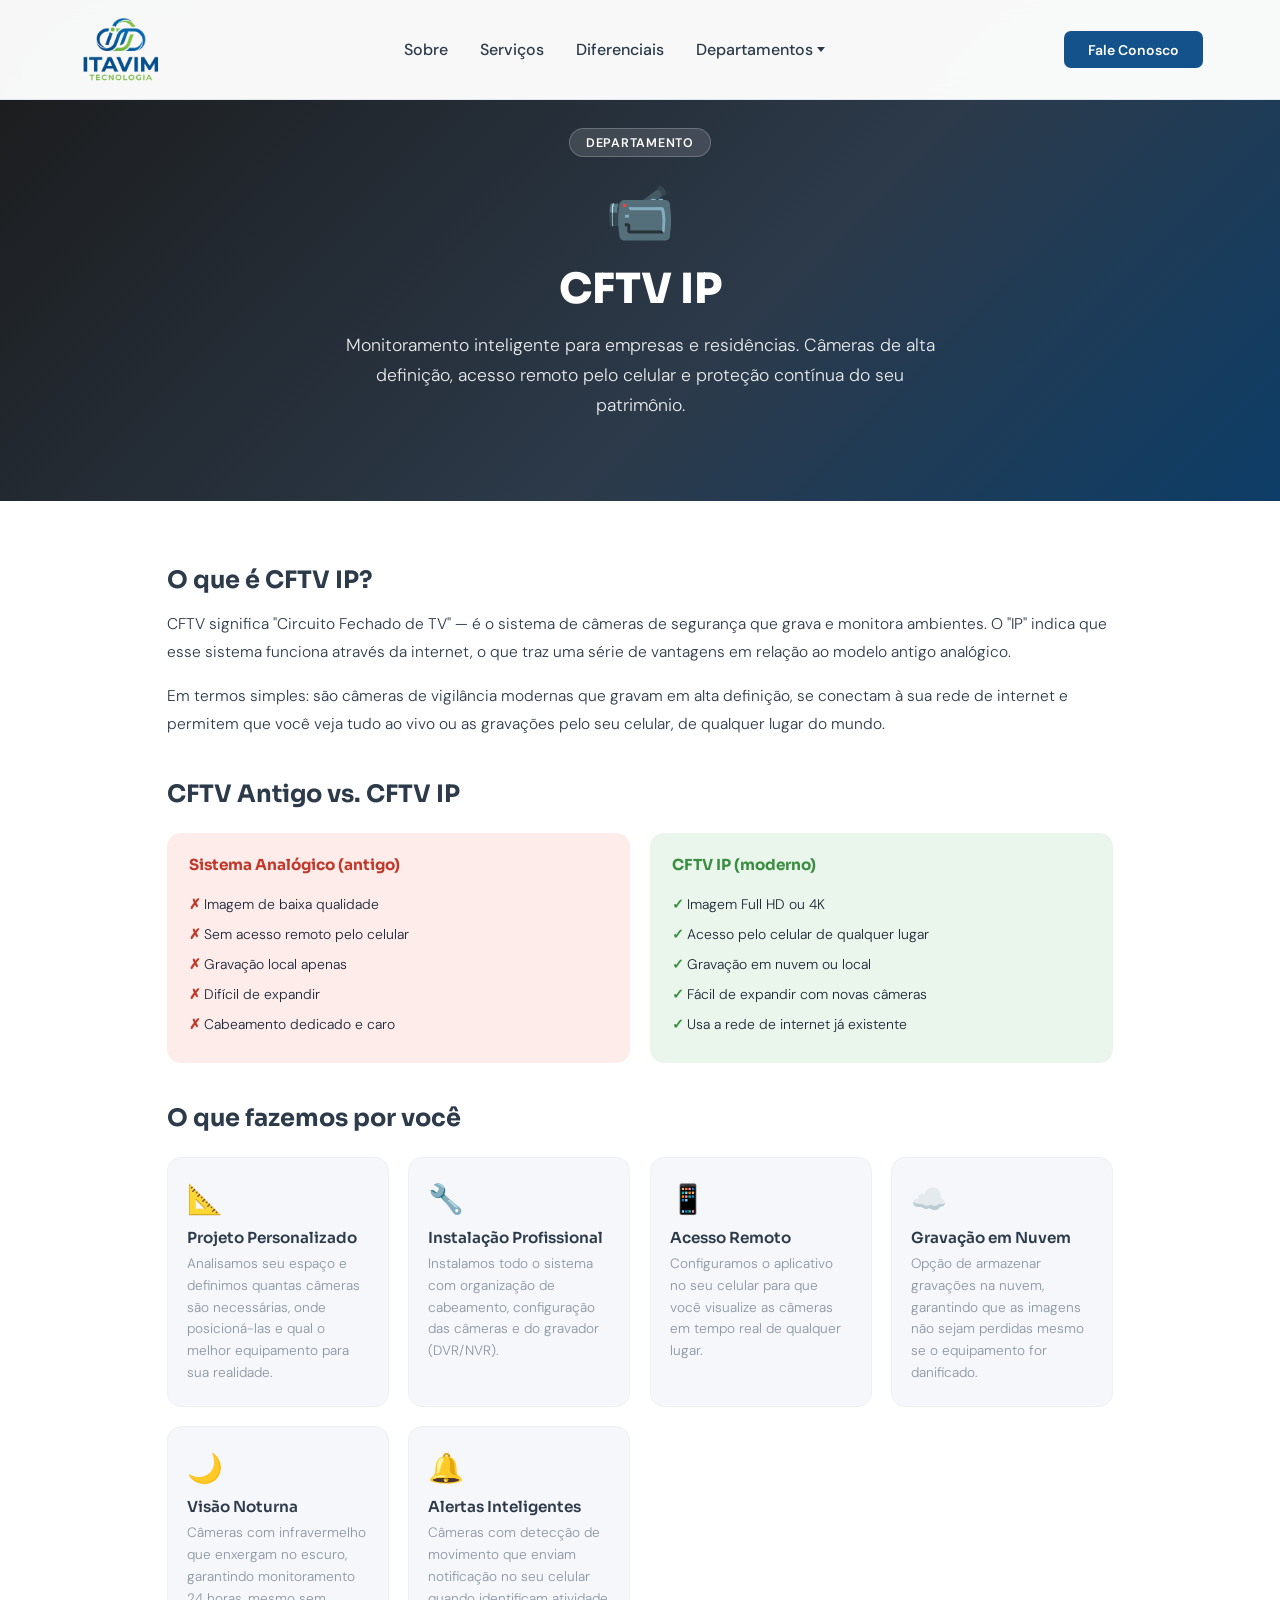
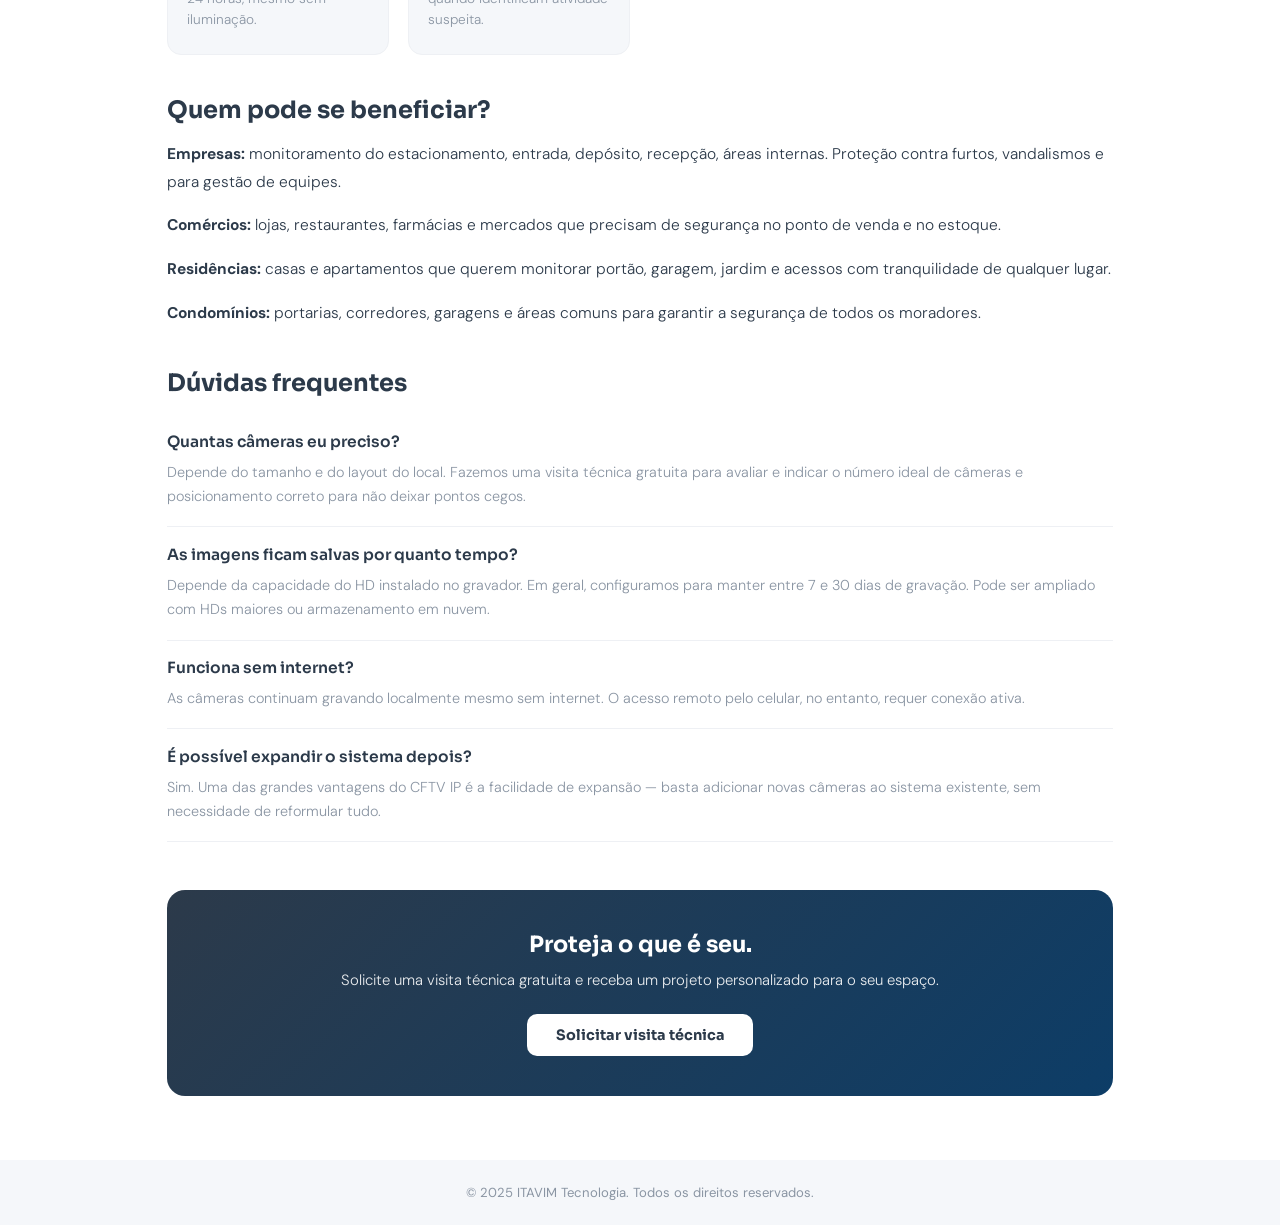
==== cftv-ip.html @ 64881a14 "Criação das páginas de departamento e ajustes na nav e hero - Criadas 6 páginas informativas de depa" ====
<!DOCTYPE html>
<html lang="pt-BR">
<head>
<meta charset="UTF-8"/>
<meta name="viewport" content="width=device-width, initial-scale=1.0"/>
<title>CFTV IP — ITAVIM Tecnologia</title>
<link href="https://fonts.googleapis.com/css2?family=Sora:wght@300;400;600;700;800&family=DM+Sans:ital,wght@0,300;0,400;0,500;0,600;1,300&display=swap" rel="stylesheet"/>
<style>
*{margin:0;padding:0;box-sizing:border-box;}
:root{
  --blue:#13528A;
  --blue-dark:#0d3d67;
  --blue-mid:#1a6ab0;
  --blue-pale:#e8f1f8;
  --green:#4aad52;
  --green-dark:#3a8e41;
  --green-pale:#eaf6eb;
  --white:#ffffff;
  --gray-bg:#f5f7fa;
  --gray-light:#eef0f4;
  --gray-mid:#8a95a3;
  --gray-dark:#2c3a4a;
  --text:#1a2535;
}
body{font-family:'DM Sans',sans-serif;color:var(--text);background:var(--white);}
a{text-decoration:none;color:inherit;}

nav#nav{position:fixed;top:0;left:0;right:0;z-index:200;background:rgba(255,255,255,0.97);border-bottom:1px solid rgba(19,82,138,0.1);display:flex;align-items:center;justify-content:space-between;padding:0 6%;height:100px;backdrop-filter:blur(10px);transition:box-shadow .3s;}
nav#nav.scrolled{box-shadow:0 2px 24px rgba(19,82,138,0.1);}
.nav-logo{display:flex;align-items:center;gap:.7rem;text-decoration:none;}
.nav-links{display:flex;gap:2rem;list-style:none;}
.nav-links a{text-decoration:none;color:var(--gray-dark);font-size:1rem;font-weight:500;transition:color .2s;position:relative;}
.nav-links a::after{content:'';position:absolute;bottom:-4px;left:0;right:0;height:2px;background:var(--blue);transform:scaleX(0);transition:transform .2s;border-radius:1px;}
.nav-links a:hover{color:var(--blue);}
.nav-links a:hover::after{transform:scaleX(1);}
.nav-dropdown{position:relative;}
.nav-dropdown>a{display:flex;align-items:center;gap:.3rem;}
.nav-dropdown>a::after{display:none;}
.nav-dropdown>a .dd-arrow{display:inline-block;width:0;height:0;border-left:4px solid transparent;border-right:4px solid transparent;border-top:5px solid var(--gray-dark);transition:transform .2s;flex-shrink:0;}
.nav-dropdown:hover>a .dd-arrow{transform:rotate(180deg);}
.nav-dropdown:hover>a{color:var(--blue);}
.dropdown-menu{position:absolute;top:100%;left:50%;background:var(--white);border:1px solid rgba(19,82,138,0.12);border-radius:10px;box-shadow:0 8px 28px rgba(19,82,138,0.13);min-width:160px;padding:14px 0 .4rem;opacity:0;pointer-events:none;transform:translateX(-50%) translateY(-6px);transition:opacity .2s,transform .2s;z-index:300;}
.nav-dropdown:hover .dropdown-menu{opacity:1;pointer-events:all;transform:translateX(-50%) translateY(0);}
.dropdown-menu a{display:block;padding:.6rem 1.2rem;font-size:.9rem;font-weight:500;color:var(--gray-dark);text-decoration:none;transition:background .15s,color .15s;white-space:nowrap;}
.dropdown-menu a:hover{background:var(--blue-pale);color:var(--blue);}
.nav-cta{background:var(--blue);color:var(--white);border:none;padding:.6rem 1.5rem;border-radius:7px;font-family:'DM Sans',sans-serif;font-size:.88rem;font-weight:600;cursor:pointer;transition:background .2s,transform .15s;text-decoration:none;}
.nav-cta:hover{background:var(--blue-dark);transform:translateY(-1px);}
.hamburger{display:none;flex-direction:column;gap:6px;cursor:pointer;border:none;background:none;padding:6px;}
.hamburger span{display:block;width:25px;height:2px;background:var(--blue);border-radius:2px;transition:.3s;}
.hamburger.active span:nth-child(1){transform:translateY(8px) rotate(45deg);}
.hamburger.active span:nth-child(2){opacity:0;}
.hamburger.active span:nth-child(3){transform:translateY(-8px) rotate(-45deg);}
#drawer-backdrop{position:fixed;inset:0;background:rgba(0,0,0,0.5);z-index:8000;opacity:0;pointer-events:none;transition:opacity .3s;}
#drawer-backdrop.open{opacity:1;pointer-events:all;}
#drawer{position:fixed;top:0;right:0;width:75%;max-width:280px;height:100vh;background:#fff;z-index:8001;transform:translateX(100%);transition:transform .32s cubic-bezier(.4,0,.2,1);display:flex;flex-direction:column;overflow:hidden;}
#drawer.open{transform:translateX(0);}
.drawer-head{display:flex;align-items:center;justify-content:space-between;padding:1.2rem 1.2rem;}
.drawer-head span{font-family:'Sora',sans-serif;font-weight:800;font-size:1.1rem;color:var(--blue);}
.drawer-head button{width:34px;height:34px;border-radius:50%;border:none;background:#f0f0f0;font-size:1rem;cursor:pointer;color:#333;}
#drawer nav{display:flex;flex-direction:column;overflow-y:auto;flex:1;min-height:0;}
#drawer nav a{padding:1rem 1.4rem;font-family:'Sora',sans-serif;font-size:.95rem;font-weight:600;color:var(--gray-dark);text-decoration:none;border-bottom:1px solid var(--gray-light);text-align:center;}
#drawer nav a:hover{background:var(--blue-pale);color:var(--blue);}
.drawer-foot{margin-top:auto;padding:1.2rem;}
.drawer-foot a{display:block;text-align:center;background:var(--blue);color:#fff;padding:.8rem;border-radius:7px;font-family:'Sora',sans-serif;font-weight:600;text-decoration:none;}
@media(max-width:800px){.hamburger{display:flex;}.nav-links,.nav-cta{display:none !important;}nav#nav{height:80px;padding:0 5%;}}
@media(min-width:801px){#drawer,#drawer-backdrop,.hamburger{display:none !important;}}

.hero{background:linear-gradient(135deg,#1a1a1a 0%,#2c3a4a 60%,var(--blue-dark) 100%);
  padding:8rem 6% 5rem;color:#fff;display:flex;flex-direction:column;align-items:center;text-align:center;}
.hero-tag{display:inline-block;background:rgba(255,255,255,.12);border:1px solid rgba(255,255,255,.22);
  border-radius:20px;padding:.35rem 1rem;font-size:.78rem;font-weight:600;letter-spacing:.06em;
  text-transform:uppercase;margin-bottom:1.2rem;}
.hero-icon{font-size:3.5rem;margin-bottom:1rem;}
.hero h1{font-family:'Sora',sans-serif;font-weight:800;font-size:2.6rem;line-height:1.2;margin-bottom:1rem;}
.hero p{font-size:1.1rem;font-weight:300;max-width:620px;margin:0 auto;opacity:.9;line-height:1.7;}

.content{max-width:1100px;margin:0 auto;padding:4rem 6%;}
.section-title{font-family:'Sora',sans-serif;font-weight:700;font-size:1.5rem;
  color:var(--gray-dark);margin-bottom:1rem;margin-top:2.5rem;}
.section-title:first-of-type{margin-top:0;}
p.body-text{color:var(--gray-dark);font-size:.97rem;line-height:1.8;margin-bottom:1rem;font-weight:300;}

.cards{display:grid;grid-template-columns:repeat(auto-fit,minmax(220px,1fr));gap:1.2rem;margin:1.5rem 0;}
.card{background:var(--gray-bg);border-radius:14px;padding:1.4rem 1.2rem;border:1px solid var(--gray-light);}
.card-icon{font-size:1.8rem;margin-bottom:.6rem;}
.card h3{font-family:'Sora',sans-serif;font-weight:600;font-size:.95rem;color:var(--gray-dark);margin-bottom:.4rem;}
.card p{font-size:.85rem;color:var(--gray-mid);line-height:1.6;font-weight:300;}

.comparison{display:grid;grid-template-columns:1fr 1fr;gap:1.2rem;margin:1.5rem 0;}
.comp-col{border-radius:14px;padding:1.4rem;}
.comp-col.old{background:#fdecea;}
.comp-col.new{background:var(--green-pale);}
.comp-col h3{font-family:'Sora',sans-serif;font-weight:700;font-size:.95rem;margin-bottom:1rem;}
.comp-col.old h3{color:#c0392b;}
.comp-col.new h3{color:var(--green-dark);}
.comp-col ul{list-style:none;padding:0;}
.comp-col ul li{font-size:.87rem;line-height:1.7;padding:.2rem 0;font-weight:300;}
.comp-col.old ul li::before{content:"✗  ";color:#c0392b;font-weight:700;}
.comp-col.new ul li::before{content:"✓  ";color:var(--green-dark);font-weight:700;}

.faq-item{border-bottom:1px solid var(--gray-light);padding:1.1rem 0;}
.faq-item:last-child{border-bottom:none;}
.faq-q{font-family:'Sora',sans-serif;font-weight:600;font-size:.97rem;color:var(--gray-dark);margin-bottom:.5rem;}
.faq-a{font-size:.9rem;color:var(--gray-mid);line-height:1.7;font-weight:300;}

.cta-box{background:linear-gradient(135deg,var(--gray-dark),var(--blue-dark));
  border-radius:18px;padding:2.5rem;text-align:center;color:#fff;margin-top:3rem;}
.cta-box h2{font-family:'Sora',sans-serif;font-weight:700;font-size:1.4rem;margin-bottom:.7rem;}
.cta-box p{font-size:.93rem;opacity:.9;margin-bottom:1.5rem;font-weight:300;}
.cta-btn{display:inline-block;background:#fff;color:var(--gray-dark);
  font-family:'Sora',sans-serif;font-weight:700;font-size:.9rem;
  padding:.75rem 1.8rem;border-radius:10px;transition:opacity .2s;}
.cta-btn:hover{opacity:.9;}

footer{text-align:center;padding:1.5rem;background:var(--gray-bg);color:var(--gray-mid);font-size:.82rem;}

@media(max-width:600px){
  .hero h1{font-size:1.8rem;}
  .content{padding:3rem 5%;}
  .comparison{grid-template-columns:1fr;}
}
</style>
</head>
<body>

<div id="drawer-backdrop" onclick="closeDrawer()"></div>
<div id="drawer">
  <div class="drawer-head"><span>ITAVIM</span><button onclick="closeDrawer()">✕</button></div>
  <nav>
    <a href="index.html#sobre" onclick="closeDrawer()">Sobre</a>
    <a href="index.html#servicos" onclick="closeDrawer()">Serviços</a>
    <a href="index.html#diferenciais" onclick="closeDrawer()">Diferenciais</a>
    <a href="#" onclick="toggleDrawerDept(event)" id="drawerDeptToggle" style="display:flex;align-items:center;justify-content:center;gap:.4rem;">Departamentos <span id="deptArrow" style="display:inline-block;border-left:4px solid transparent;border-right:4px solid transparent;border-top:5px solid var(--gray-dark);transition:transform .2s;"></span></a>
    <div id="drawerDeptMenu" style="display:none;flex-direction:column;">
      <a href="suporte-tecnico.html" target="_blank" onclick="closeDrawer()" style="background:#f7f9fc;font-size:.88rem;padding:.8rem 1.4rem;display:flex;align-items:center;"><span style="display:inline-block;width:12px;height:2px;background:#13528A;margin-right:8px;border-radius:1px;flex-shrink:0;"></span>Suporte Técnico</a>
      <a href="infraestrutura-cloud.html" target="_blank" onclick="closeDrawer()" style="background:#f7f9fc;font-size:.88rem;padding:.8rem 1.4rem;display:flex;align-items:center;"><span style="display:inline-block;width:12px;height:2px;background:#4aad52;margin-right:8px;border-radius:1px;flex-shrink:0;"></span>Infraestrutura e Cloud</a>
      <a href="seguranca-informacao.html" target="_blank" onclick="closeDrawer()" style="background:#f7f9fc;font-size:.88rem;padding:.8rem 1.4rem;display:flex;align-items:center;"><span style="display:inline-block;width:12px;height:2px;background:#13528A;margin-right:8px;border-radius:1px;flex-shrink:0;"></span>Segurança da Informação</a>
      <a href="consultoria-ti.html" target="_blank" onclick="closeDrawer()" style="background:#f7f9fc;font-size:.88rem;padding:.8rem 1.4rem;display:flex;align-items:center;"><span style="display:inline-block;width:12px;height:2px;background:#4aad52;margin-right:8px;border-radius:1px;flex-shrink:0;"></span>Consultoria em TI</a>
      <a href="ti-advocacia.html" target="_blank" onclick="closeDrawer()" style="background:#f7f9fc;font-size:.88rem;padding:.8rem 1.4rem;display:flex;align-items:center;"><span style="display:inline-block;width:12px;height:2px;background:#13528A;margin-right:8px;border-radius:1px;flex-shrink:0;"></span>TI para Advocacia</a>
      <a href="cftv-ip.html" target="_blank" onclick="closeDrawer()" style="background:#f7f9fc;font-size:.88rem;padding:.8rem 1.4rem;display:flex;align-items:center;"><span style="display:inline-block;width:12px;height:2px;background:#4aad52;margin-right:8px;border-radius:1px;flex-shrink:0;"></span>CFTV IP</a>
    </div>
  </nav>
  <div class="drawer-foot"><a href="index.html#contato" onclick="closeDrawer()">Fale Conosco</a></div>
</div>
<nav id="nav">
  <a href="index.html" class="nav-logo"><img src="imagens/logo.png" alt="ITAVIM" style="height:88px;width:auto;"></a>
  <button class="hamburger" id="hamburger" aria-label="Menu"><span></span><span></span><span></span></button>
  <ul class="nav-links" id="navLinks">
    <li><a href="index.html#sobre">Sobre</a></li>
    <li><a href="index.html#servicos">Serviços</a></li>
    <li><a href="index.html#diferenciais">Diferenciais</a></li>
    <li class="nav-dropdown">
      <a href="#">Departamentos <span class="dd-arrow"></span></a>
      <div class="dropdown-menu">
        <a href="suporte-tecnico.html" target="_blank"><span style="display:inline-block;width:12px;height:2px;background:#13528A;margin-right:8px;vertical-align:middle;border-radius:1px;"></span>Suporte Técnico</a>
        <a href="infraestrutura-cloud.html" target="_blank"><span style="display:inline-block;width:12px;height:2px;background:#4aad52;margin-right:8px;vertical-align:middle;border-radius:1px;"></span>Infraestrutura e Cloud</a>
        <a href="seguranca-informacao.html" target="_blank"><span style="display:inline-block;width:12px;height:2px;background:#13528A;margin-right:8px;vertical-align:middle;border-radius:1px;"></span>Segurança da Informação</a>
        <a href="consultoria-ti.html" target="_blank"><span style="display:inline-block;width:12px;height:2px;background:#4aad52;margin-right:8px;vertical-align:middle;border-radius:1px;"></span>Consultoria em TI</a>
        <a href="ti-advocacia.html" target="_blank"><span style="display:inline-block;width:12px;height:2px;background:#13528A;margin-right:8px;vertical-align:middle;border-radius:1px;"></span>TI para Advocacia</a>
        <a href="cftv-ip.html" target="_blank"><span style="display:inline-block;width:12px;height:2px;background:#4aad52;margin-right:8px;vertical-align:middle;border-radius:1px;"></span>CFTV IP</a>
      </div>
    </li>
  </ul>
  <a href="index.html#contato" class="nav-cta">Fale Conosco</a>
</nav>

<section class="hero">
  <div class="hero-tag">Departamento</div>
  <div class="hero-icon">📹</div>
  <h1>CFTV IP</h1>
  <p>Monitoramento inteligente para empresas e residências. Câmeras de alta definição, acesso remoto pelo celular e proteção contínua do seu patrimônio.</p>
</section>

<div class="content">

  <h2 class="section-title">O que é CFTV IP?</h2>
  <p class="body-text">CFTV significa "Circuito Fechado de TV" — é o sistema de câmeras de segurança que grava e monitora ambientes. O "IP" indica que esse sistema funciona através da internet, o que traz uma série de vantagens em relação ao modelo antigo analógico.</p>
  <p class="body-text">Em termos simples: são câmeras de vigilância modernas que gravam em alta definição, se conectam à sua rede de internet e permitem que você veja tudo ao vivo ou as gravações pelo seu celular, de qualquer lugar do mundo.</p>

  <h2 class="section-title">CFTV Antigo vs. CFTV IP</h2>
  <div class="comparison">
    <div class="comp-col old">
      <h3>Sistema Analógico (antigo)</h3>
      <ul>
        <li>Imagem de baixa qualidade</li>
        <li>Sem acesso remoto pelo celular</li>
        <li>Gravação local apenas</li>
        <li>Difícil de expandir</li>
        <li>Cabeamento dedicado e caro</li>
      </ul>
    </div>
    <div class="comp-col new">
      <h3>CFTV IP (moderno)</h3>
      <ul>
        <li>Imagem Full HD ou 4K</li>
        <li>Acesso pelo celular de qualquer lugar</li>
        <li>Gravação em nuvem ou local</li>
        <li>Fácil de expandir com novas câmeras</li>
        <li>Usa a rede de internet já existente</li>
      </ul>
    </div>
  </div>

  <h2 class="section-title">O que fazemos por você</h2>
  <div class="cards">
    <div class="card">
      <div class="card-icon">📐</div>
      <h3>Projeto Personalizado</h3>
      <p>Analisamos seu espaço e definimos quantas câmeras são necessárias, onde posicioná-las e qual o melhor equipamento para sua realidade.</p>
    </div>
    <div class="card">
      <div class="card-icon">🔧</div>
      <h3>Instalação Profissional</h3>
      <p>Instalamos todo o sistema com organização de cabeamento, configuração das câmeras e do gravador (DVR/NVR).</p>
    </div>
    <div class="card">
      <div class="card-icon">📱</div>
      <h3>Acesso Remoto</h3>
      <p>Configuramos o aplicativo no seu celular para que você visualize as câmeras em tempo real de qualquer lugar.</p>
    </div>
    <div class="card">
      <div class="card-icon">☁️</div>
      <h3>Gravação em Nuvem</h3>
      <p>Opção de armazenar gravações na nuvem, garantindo que as imagens não sejam perdidas mesmo se o equipamento for danificado.</p>
    </div>
    <div class="card">
      <div class="card-icon">🌙</div>
      <h3>Visão Noturna</h3>
      <p>Câmeras com infravermelho que enxergam no escuro, garantindo monitoramento 24 horas, mesmo sem iluminação.</p>
    </div>
    <div class="card">
      <div class="card-icon">🔔</div>
      <h3>Alertas Inteligentes</h3>
      <p>Câmeras com detecção de movimento que enviam notificação no seu celular quando identificam atividade suspeita.</p>
    </div>
  </div>

  <h2 class="section-title">Quem pode se beneficiar?</h2>
  <p class="body-text"><strong>Empresas:</strong> monitoramento do estacionamento, entrada, depósito, recepção, áreas internas. Proteção contra furtos, vandalismos e para gestão de equipes.</p>
  <p class="body-text"><strong>Comércios:</strong> lojas, restaurantes, farmácias e mercados que precisam de segurança no ponto de venda e no estoque.</p>
  <p class="body-text"><strong>Residências:</strong> casas e apartamentos que querem monitorar portão, garagem, jardim e acessos com tranquilidade de qualquer lugar.</p>
  <p class="body-text"><strong>Condomínios:</strong> portarias, corredores, garagens e áreas comuns para garantir a segurança de todos os moradores.</p>

  <h2 class="section-title">Dúvidas frequentes</h2>
  <div class="faq-item">
    <div class="faq-q">Quantas câmeras eu preciso?</div>
    <div class="faq-a">Depende do tamanho e do layout do local. Fazemos uma visita técnica gratuita para avaliar e indicar o número ideal de câmeras e posicionamento correto para não deixar pontos cegos.</div>
  </div>
  <div class="faq-item">
    <div class="faq-q">As imagens ficam salvas por quanto tempo?</div>
    <div class="faq-a">Depende da capacidade do HD instalado no gravador. Em geral, configuramos para manter entre 7 e 30 dias de gravação. Pode ser ampliado com HDs maiores ou armazenamento em nuvem.</div>
  </div>
  <div class="faq-item">
    <div class="faq-q">Funciona sem internet?</div>
    <div class="faq-a">As câmeras continuam gravando localmente mesmo sem internet. O acesso remoto pelo celular, no entanto, requer conexão ativa.</div>
  </div>
  <div class="faq-item">
    <div class="faq-q">É possível expandir o sistema depois?</div>
    <div class="faq-a">Sim. Uma das grandes vantagens do CFTV IP é a facilidade de expansão — basta adicionar novas câmeras ao sistema existente, sem necessidade de reformular tudo.</div>
  </div>

  <div class="cta-box">
    <h2>Proteja o que é seu.</h2>
    <p>Solicite uma visita técnica gratuita e receba um projeto personalizado para o seu espaço.</p>
    <a href="index.html#contato" class="cta-btn">Solicitar visita técnica</a>
  </div>

</div>

<footer>© 2025 ITAVIM Tecnologia. Todos os direitos reservados.</footer>
<script>
const nav=document.getElementById('nav');
window.addEventListener('scroll',()=>{nav.classList.toggle('scrolled',window.scrollY>40);});
const hamburger=document.getElementById('hamburger');
const drawer=document.getElementById('drawer');
const drawerBackdrop=document.getElementById('drawer-backdrop');
function closeDrawer(){drawer.classList.remove('open');drawerBackdrop.classList.remove('open');hamburger.classList.remove('active');document.body.style.overflow='';}
hamburger.addEventListener('click',()=>{const o=!drawer.classList.contains('open');drawer.classList.toggle('open',o);drawerBackdrop.classList.toggle('open',o);hamburger.classList.toggle('active',o);document.body.style.overflow=o?'hidden':'';});
function toggleDrawerDept(e){e.preventDefault();const m=document.getElementById('drawerDeptMenu');const a=document.getElementById('deptArrow');const o=m.style.display==='flex';m.style.display=o?'none':'flex';a.style.transform=o?'':'rotate(180deg)';}
</script>
</body>
</html>
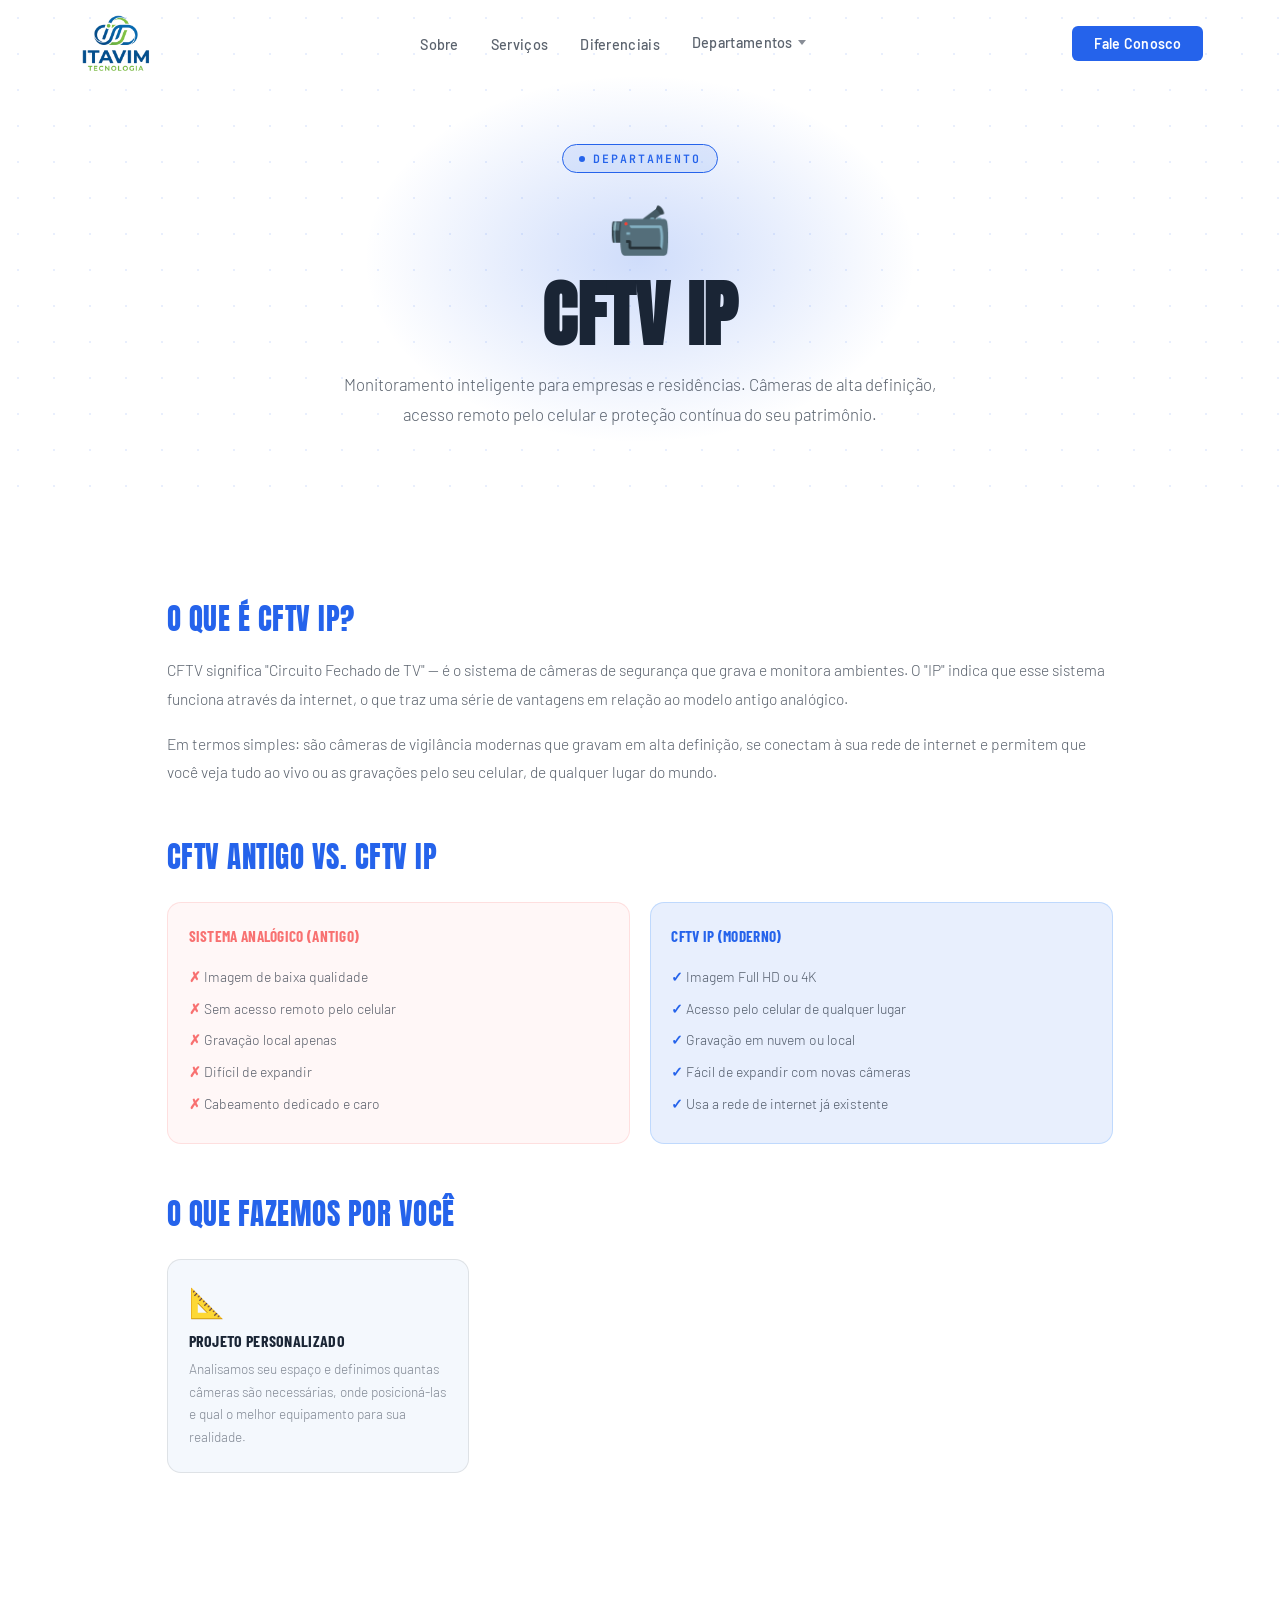
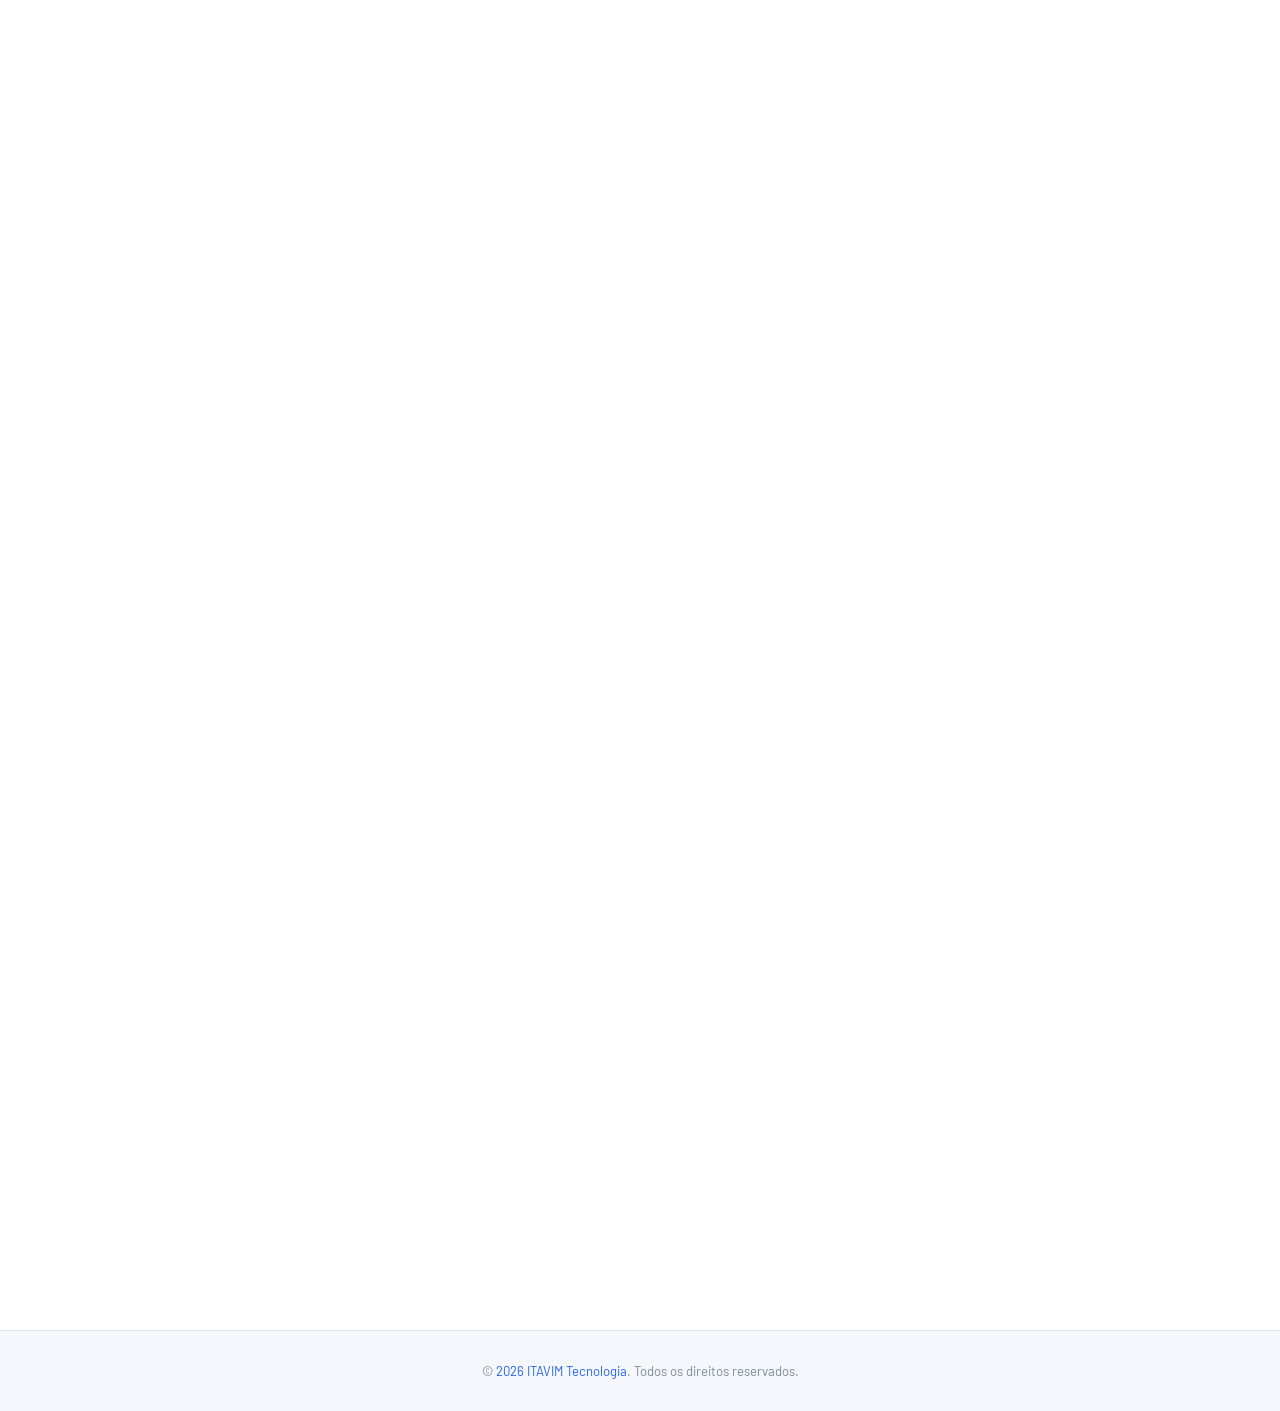
==== commit 801a900c: "converte site para white-mode e aplica melhorias visuais - white-mode em todas as páginas de departa" ====
--- a/cftv-ip.html
+++ b/cftv-ip.html
@@ -3,147 +3,126 @@
 <head>
 <meta charset="UTF-8"/>
 <meta name="viewport" content="width=device-width, initial-scale=1.0"/>
+<link rel="icon" href="imagens/nuvem.png" type="image/png"/>
 <title>CFTV IP — ITAVIM Tecnologia</title>
-<link href="https://fonts.googleapis.com/css2?family=Sora:wght@300;400;600;700;800&family=DM+Sans:ital,wght@0,300;0,400;0,500;0,600;1,300&display=swap" rel="stylesheet"/>
+<link href="https://fonts.googleapis.com/css2?family=Anton&family=Barlow:wght@300;400;500;600&family=Barlow+Condensed:wght@600;700;800&family=JetBrains+Mono:wght@400;600&display=swap" rel="stylesheet"/>
 <style>
 *{margin:0;padding:0;box-sizing:border-box;}
-:root{
-  --blue:#13528A;
-  --blue-dark:#0d3d67;
-  --blue-mid:#1a6ab0;
-  --blue-pale:#e8f1f8;
-  --green:#4aad52;
-  --green-dark:#3a8e41;
-  --green-pale:#eaf6eb;
-  --white:#ffffff;
-  --gray-bg:#f5f7fa;
-  --gray-light:#eef0f4;
-  --gray-mid:#8a95a3;
-  --gray-dark:#2c3a4a;
-  --text:#1a2535;
-}
-body{font-family:'DM Sans',sans-serif;color:var(--text);background:var(--white);}
+html{scroll-behavior:smooth;}
+body{font-family:'Barlow',sans-serif;color:#1a2535;background:#ffffff;}
 a{text-decoration:none;color:inherit;}
-
-nav#nav{position:fixed;top:0;left:0;right:0;z-index:200;background:rgba(255,255,255,0.97);border-bottom:1px solid rgba(19,82,138,0.1);display:flex;align-items:center;justify-content:space-between;padding:0 6%;height:100px;backdrop-filter:blur(10px);transition:box-shadow .3s;}
-nav#nav.scrolled{box-shadow:0 2px 24px rgba(19,82,138,0.1);}
-.nav-logo{display:flex;align-items:center;gap:.7rem;text-decoration:none;}
+:root{--accent:#2563eb;--accent-dim:rgba(37,99,235,.1);--accent-glow:rgba(37,99,235,.22);--bg:#ffffff;--bg2:#f4f8fd;--bg3:#e8f0fb;--border:rgba(0,0,0,.09);--text:#1a2535;--muted:rgba(26,37,53,.52);--dim:rgba(26,37,53,.72);}
+::-webkit-scrollbar{width:6px;}::-webkit-scrollbar-track{background:var(--bg);}::-webkit-scrollbar-thumb{background:var(--accent-dim);border-radius:3px;}
+.fade-up{opacity:0;transform:translateY(24px);transition:opacity .6s ease,transform .6s ease;}.fade-up.visible{opacity:1;transform:none;}
+#nav{position:fixed;top:0;left:0;right:0;z-index:200;display:flex;align-items:center;justify-content:space-between;padding:0 6%;height:88px;background:transparent;transition:background .35s,border-color .35s;border-bottom:1px solid transparent;}
+#nav.scrolled{background:rgba(255,255,255,.96);border-bottom-color:var(--border);backdrop-filter:blur(16px);box-shadow:0 1px 24px rgba(0,0,0,.08);}
+.nav-logo{display:flex;align-items:center;text-decoration:none;}
 .nav-links{display:flex;gap:2rem;list-style:none;}
-.nav-links a{text-decoration:none;color:var(--gray-dark);font-size:1rem;font-weight:500;transition:color .2s;position:relative;}
-.nav-links a::after{content:'';position:absolute;bottom:-4px;left:0;right:0;height:2px;background:var(--blue);transform:scaleX(0);transition:transform .2s;border-radius:1px;}
-.nav-links a:hover{color:var(--blue);}
-.nav-links a:hover::after{transform:scaleX(1);}
-.nav-dropdown{position:relative;}
-.nav-dropdown>a{display:flex;align-items:center;gap:.3rem;}
-.nav-dropdown>a::after{display:none;}
-.nav-dropdown>a .dd-arrow{display:inline-block;width:0;height:0;border-left:4px solid transparent;border-right:4px solid transparent;border-top:5px solid var(--gray-dark);transition:transform .2s;flex-shrink:0;}
-.nav-dropdown:hover>a .dd-arrow{transform:rotate(180deg);}
-.nav-dropdown:hover>a{color:var(--blue);}
-.dropdown-menu{position:absolute;top:100%;left:50%;background:var(--white);border:1px solid rgba(19,82,138,0.12);border-radius:10px;box-shadow:0 8px 28px rgba(19,82,138,0.13);min-width:160px;padding:14px 0 .4rem;opacity:0;pointer-events:none;transform:translateX(-50%) translateY(-6px);transition:opacity .2s,transform .2s;z-index:300;}
+.nav-links a{text-decoration:none;color:var(--dim);font-size:.9rem;font-weight:500;letter-spacing:.3px;transition:color .2s;position:relative;}
+.nav-links a::after{content:'';position:absolute;bottom:-4px;left:0;right:0;height:1px;background:var(--accent);transform:scaleX(0);transition:transform .2s;}
+.nav-links a:hover{color:var(--text);}.nav-links a:hover::after{transform:scaleX(1);}
+.nav-dropdown{position:relative;}.nav-dropdown>a{display:flex;align-items:center;gap:.35rem;}.nav-dropdown>a::after{display:none;}
+.dd-arrow{display:inline-block;width:0;height:0;border-left:4px solid transparent;border-right:4px solid transparent;border-top:5px solid var(--muted);transition:transform .2s;}
+.nav-dropdown:hover>a .dd-arrow{transform:rotate(180deg);}.nav-dropdown:hover>a{color:var(--text);}
+.dropdown-menu{position:absolute;top:100%;left:50%;background:var(--bg2);border:1px solid var(--border);border-radius:10px;box-shadow:0 16px 48px rgba(0,0,0,.6);min-width:190px;padding:10px 0 8px;opacity:0;pointer-events:none;transform:translateX(-50%) translateY(-6px);transition:opacity .2s,transform .2s;z-index:300;}
 .nav-dropdown:hover .dropdown-menu{opacity:1;pointer-events:all;transform:translateX(-50%) translateY(0);}
-.dropdown-menu a{display:block;padding:.6rem 1.2rem;font-size:.9rem;font-weight:500;color:var(--gray-dark);text-decoration:none;transition:background .15s,color .15s;white-space:nowrap;}
-.dropdown-menu a:hover{background:var(--blue-pale);color:var(--blue);}
-.nav-cta{background:var(--blue);color:var(--white);border:none;padding:.6rem 1.5rem;border-radius:7px;font-family:'DM Sans',sans-serif;font-size:.88rem;font-weight:600;cursor:pointer;transition:background .2s,transform .15s;text-decoration:none;}
-.nav-cta:hover{background:var(--blue-dark);transform:translateY(-1px);}
+.dropdown-menu a{display:flex;align-items:center;gap:.6rem;padding:.6rem 1.2rem;font-size:.85rem;font-weight:500;color:var(--dim);transition:color .15s,background .15s;white-space:nowrap;}
+.dropdown-menu a:hover{background:var(--accent-dim);color:var(--accent);}
+.dd-dot{display:inline-block;width:6px;height:6px;border-radius:50%;flex-shrink:0;}
+.nav-cta{background:var(--accent);color:#fff;padding:.55rem 1.4rem;border-radius:6px;font-family:'Barlow',sans-serif;font-weight:600;font-size:.88rem;letter-spacing:.3px;cursor:pointer;transition:box-shadow .25s,transform .2s;}
+.nav-cta:hover{box-shadow:0 0 22px var(--accent-glow);transform:translateY(-1px);}
 .hamburger{display:none;flex-direction:column;gap:6px;cursor:pointer;border:none;background:none;padding:6px;}
-.hamburger span{display:block;width:25px;height:2px;background:var(--blue);border-radius:2px;transition:.3s;}
+.hamburger span{display:block;width:25px;height:2px;background:var(--accent);border-radius:2px;transition:.3s;}
 .hamburger.active span:nth-child(1){transform:translateY(8px) rotate(45deg);}
 .hamburger.active span:nth-child(2){opacity:0;}
 .hamburger.active span:nth-child(3){transform:translateY(-8px) rotate(-45deg);}
-#drawer-backdrop{position:fixed;inset:0;background:rgba(0,0,0,0.5);z-index:8000;opacity:0;pointer-events:none;transition:opacity .3s;}
+#drawer-backdrop{position:fixed;inset:0;background:rgba(0,0,0,.65);z-index:8000;opacity:0;pointer-events:none;transition:opacity .3s;}
 #drawer-backdrop.open{opacity:1;pointer-events:all;}
-#drawer{position:fixed;top:0;right:0;width:75%;max-width:280px;height:100vh;background:#fff;z-index:8001;transform:translateX(100%);transition:transform .32s cubic-bezier(.4,0,.2,1);display:flex;flex-direction:column;overflow:hidden;}
+#drawer{position:fixed;top:0;right:0;width:75%;max-width:280px;height:100vh;height:100dvh;background:var(--bg2);z-index:8001;display:flex;flex-direction:column;transform:translateX(100%);transition:transform .3s ease;box-shadow:-8px 0 40px rgba(0,0,0,.5);border-left:1px solid var(--border);overflow:hidden;}
 #drawer.open{transform:translateX(0);}
-.drawer-head{display:flex;align-items:center;justify-content:space-between;padding:1.2rem 1.2rem;}
-.drawer-head span{font-family:'Sora',sans-serif;font-weight:800;font-size:1.1rem;color:var(--blue);}
-.drawer-head button{width:34px;height:34px;border-radius:50%;border:none;background:#f0f0f0;font-size:1rem;cursor:pointer;color:#333;}
+.drawer-head{display:flex;align-items:center;justify-content:space-between;padding:1.2rem;}
+.drawer-head button{width:34px;height:34px;border-radius:50%;border:1px solid var(--border);background:var(--bg3);font-size:1rem;cursor:pointer;color:var(--dim);}
 #drawer nav{display:flex;flex-direction:column;overflow-y:auto;flex:1;min-height:0;}
-#drawer nav a{padding:1rem 1.4rem;font-family:'Sora',sans-serif;font-size:.95rem;font-weight:600;color:var(--gray-dark);text-decoration:none;border-bottom:1px solid var(--gray-light);text-align:center;}
-#drawer nav a:hover{background:var(--blue-pale);color:var(--blue);}
-.drawer-foot{margin-top:auto;padding:1.2rem;}
-.drawer-foot a{display:block;text-align:center;background:var(--blue);color:#fff;padding:.8rem;border-radius:7px;font-family:'Sora',sans-serif;font-weight:600;text-decoration:none;}
-@media(max-width:800px){.hamburger{display:flex;}.nav-links,.nav-cta{display:none !important;}nav#nav{height:80px;padding:0 5%;}}
+#drawer nav a{padding:1rem 1.4rem;font-family:'Barlow Condensed',sans-serif;font-size:1rem;font-weight:700;letter-spacing:.5px;text-transform:uppercase;color:var(--dim);border-bottom:1px solid var(--border);transition:background .15s,color .15s;text-align:center;}
+#drawer nav a:hover{background:var(--accent-dim);color:var(--accent);}
+.drawer-foot{flex-shrink:0;padding:1rem 1.2rem;padding-bottom:max(1rem,env(safe-area-inset-bottom));border-top:1px solid var(--border);}
+.drawer-foot a{display:block;text-align:center;background:var(--accent);color:#fff;padding:.75rem;border-radius:7px;font-family:'Barlow Condensed',sans-serif;font-weight:700;font-size:.95rem;letter-spacing:.5px;text-transform:uppercase;}
+.hero{padding:9rem 6% 5.5rem;color:var(--text);display:flex;flex-direction:column;align-items:center;text-align:center;position:relative;overflow:hidden;background:var(--bg);}
+.hero::before{content:'';position:absolute;inset:0;background-image:radial-gradient(var(--accent-dim) 1px,transparent 1px);background-size:36px 36px;pointer-events:none;}
+.hero-glow{position:absolute;top:50%;left:50%;transform:translate(-50%,-50%);width:600px;height:400px;border-radius:50%;background:radial-gradient(ellipse,var(--accent-glow) 0%,transparent 65%);pointer-events:none;}
+.hero-tag{display:inline-flex;align-items:center;gap:.5rem;background:var(--accent-dim);border:1px solid var(--accent);color:var(--accent);border-radius:30px;padding:.38rem 1rem;font-family:'JetBrains Mono',monospace;font-size:.72rem;font-weight:600;letter-spacing:2px;text-transform:uppercase;margin-bottom:1.5rem;position:relative;z-index:1;}
+.hero-tag-dot{width:6px;height:6px;border-radius:50%;background:var(--accent);animation:pulse 2s infinite;}
+@keyframes pulse{0%,100%{opacity:1;}50%{opacity:.4;}}
+.hero-icon{font-size:3.2rem;margin-bottom:1.2rem;position:relative;z-index:1;}
+.hero h1{font-family:'Anton',sans-serif;font-size:clamp(2.8rem,6vw,4.5rem);line-height:.96;letter-spacing:.5px;text-transform:uppercase;color:var(--text);margin-bottom:1.2rem;position:relative;z-index:1;}
+.hero p{font-size:1.05rem;font-weight:300;max-width:600px;color:var(--dim);line-height:1.8;position:relative;z-index:1;}
+.content{max-width:1100px;margin:0 auto;padding:5rem 6%;}
+.section-title{font-family:'Anton',sans-serif;font-weight:400;text-transform:uppercase;font-size:clamp(1.4rem,2.5vw,1.8rem);letter-spacing:.5px;color:var(--accent);margin-bottom:1rem;margin-top:3rem;}
+.section-title:first-of-type{margin-top:0;}
+p.body-text{color:var(--dim);font-size:.97rem;line-height:1.85;margin-bottom:1rem;font-weight:300;}
+p.body-text strong{color:var(--text);font-weight:600;}
+.cards{display:grid;grid-template-columns:repeat(auto-fit,minmax(230px,1fr));gap:1.2rem;margin:1.5rem 0;}
+.card{background:var(--bg2);border:1px solid var(--border);border-radius:14px;padding:1.5rem 1.3rem;transition:border-color .2s,transform .2s;position:relative;overflow:hidden;}
+.card::after{content:'';position:absolute;bottom:0;left:0;right:0;height:2px;background:linear-gradient(90deg,var(--accent),transparent);opacity:0;transition:opacity .2s;}
+.card:hover{border-color:var(--accent-glow);transform:translateY(-3px);}
+.card:hover::after{opacity:1;}
+.card-icon{font-size:1.8rem;margin-bottom:.7rem;}
+.card h3{font-family:'Barlow Condensed',sans-serif;font-weight:700;font-size:1rem;letter-spacing:.3px;text-transform:uppercase;color:var(--text);margin-bottom:.5rem;}
+.card p{font-size:.85rem;color:var(--muted);line-height:1.65;font-weight:300;}
+.comparison{display:grid;grid-template-columns:1fr 1fr;gap:1.2rem;margin:1.5rem 0;}
+.comp-col{border-radius:14px;padding:1.5rem 1.3rem;}
+.comp-col.old{background:rgba(248,113,113,.06);border:1px solid rgba(248,113,113,.18);}
+.comp-col.new{background:var(--accent-dim);border:1px solid rgba(96,165,250,.3);}
+.comp-col h3{font-family:'Barlow Condensed',sans-serif;font-weight:700;font-size:.95rem;letter-spacing:.3px;text-transform:uppercase;margin-bottom:1rem;}
+.comp-col.old h3{color:#f87171;}
+.comp-col.new h3{color:var(--accent);}
+.comp-col ul{list-style:none;padding:0;}
+.comp-col ul li{font-size:.87rem;line-height:1.7;padding:.25rem 0;font-weight:300;color:var(--dim);}
+.comp-col.old ul li::before{content:"✗  ";color:#f87171;font-weight:700;}
+.comp-col.new ul li::before{content:"✓  ";color:var(--accent);font-weight:700;}
+.faq-item{border-bottom:1px solid var(--border);padding:1.2rem 0;}
+.faq-item:last-child{border-bottom:none;}
+.faq-q{font-family:'Barlow Condensed',sans-serif;font-weight:700;font-size:1rem;letter-spacing:.3px;text-transform:uppercase;color:var(--text);margin-bottom:.5rem;}
+.faq-a{font-size:.9rem;color:var(--muted);line-height:1.72;font-weight:300;}
+.cta-box{background:var(--bg2);border:1px solid var(--border);border-radius:16px;padding:2.8rem;text-align:center;margin-top:3.5rem;position:relative;overflow:hidden;}
+.cta-box::before{content:'';position:absolute;top:0;left:0;right:0;height:2px;background:linear-gradient(90deg,var(--accent),transparent);}
+.cta-box::after{content:'';position:absolute;inset:0;background:radial-gradient(ellipse at 50% 0%,var(--accent-glow) 0%,transparent 65%);pointer-events:none;}
+.cta-box h2{font-family:'Anton',sans-serif;font-weight:400;font-size:clamp(1.5rem,3vw,2rem);letter-spacing:.5px;text-transform:uppercase;color:var(--text);margin-bottom:.8rem;position:relative;z-index:1;}
+.cta-box p{font-size:.93rem;color:var(--dim);margin-bottom:1.8rem;font-weight:300;position:relative;z-index:1;}
+.cta-btn{display:inline-block;background:var(--accent);color:#fff;font-family:'Barlow Condensed',sans-serif;font-weight:700;font-size:.95rem;letter-spacing:.5px;text-transform:uppercase;padding:.8rem 2.2rem;border-radius:8px;transition:box-shadow .25s,transform .2s;position:relative;z-index:1;}
+.cta-btn:hover{box-shadow:0 0 28px var(--accent-glow);transform:translateY(-1px);}
+footer{text-align:center;padding:2rem 6%;background:var(--bg2);border-top:1px solid var(--border);color:var(--muted);font-size:.82rem;}
+footer span{color:var(--accent);}
+@media(max-width:800px){.hamburger{display:flex;}.nav-links,.nav-cta{display:none !important;}#nav{height:72px;padding:0 5%;}}
 @media(min-width:801px){#drawer,#drawer-backdrop,.hamburger{display:none !important;}}
-
-.hero{background:linear-gradient(135deg,#1a1a1a 0%,#2c3a4a 60%,var(--blue-dark) 100%);
-  padding:8rem 6% 5rem;color:#fff;display:flex;flex-direction:column;align-items:center;text-align:center;}
-.hero-tag{display:inline-block;background:rgba(255,255,255,.12);border:1px solid rgba(255,255,255,.22);
-  border-radius:20px;padding:.35rem 1rem;font-size:.78rem;font-weight:600;letter-spacing:.06em;
-  text-transform:uppercase;margin-bottom:1.2rem;}
-.hero-icon{font-size:3.5rem;margin-bottom:1rem;}
-.hero h1{font-family:'Sora',sans-serif;font-weight:800;font-size:2.6rem;line-height:1.2;margin-bottom:1rem;}
-.hero p{font-size:1.1rem;font-weight:300;max-width:620px;margin:0 auto;opacity:.9;line-height:1.7;}
-
-.content{max-width:1100px;margin:0 auto;padding:4rem 6%;}
-.section-title{font-family:'Sora',sans-serif;font-weight:700;font-size:1.5rem;
-  color:var(--gray-dark);margin-bottom:1rem;margin-top:2.5rem;}
-.section-title:first-of-type{margin-top:0;}
-p.body-text{color:var(--gray-dark);font-size:.97rem;line-height:1.8;margin-bottom:1rem;font-weight:300;}
-
-.cards{display:grid;grid-template-columns:repeat(auto-fit,minmax(220px,1fr));gap:1.2rem;margin:1.5rem 0;}
-.card{background:var(--gray-bg);border-radius:14px;padding:1.4rem 1.2rem;border:1px solid var(--gray-light);}
-.card-icon{font-size:1.8rem;margin-bottom:.6rem;}
-.card h3{font-family:'Sora',sans-serif;font-weight:600;font-size:.95rem;color:var(--gray-dark);margin-bottom:.4rem;}
-.card p{font-size:.85rem;color:var(--gray-mid);line-height:1.6;font-weight:300;}
-
-.comparison{display:grid;grid-template-columns:1fr 1fr;gap:1.2rem;margin:1.5rem 0;}
-.comp-col{border-radius:14px;padding:1.4rem;}
-.comp-col.old{background:#fdecea;}
-.comp-col.new{background:var(--green-pale);}
-.comp-col h3{font-family:'Sora',sans-serif;font-weight:700;font-size:.95rem;margin-bottom:1rem;}
-.comp-col.old h3{color:#c0392b;}
-.comp-col.new h3{color:var(--green-dark);}
-.comp-col ul{list-style:none;padding:0;}
-.comp-col ul li{font-size:.87rem;line-height:1.7;padding:.2rem 0;font-weight:300;}
-.comp-col.old ul li::before{content:"✗  ";color:#c0392b;font-weight:700;}
-.comp-col.new ul li::before{content:"✓  ";color:var(--green-dark);font-weight:700;}
-
-.faq-item{border-bottom:1px solid var(--gray-light);padding:1.1rem 0;}
-.faq-item:last-child{border-bottom:none;}
-.faq-q{font-family:'Sora',sans-serif;font-weight:600;font-size:.97rem;color:var(--gray-dark);margin-bottom:.5rem;}
-.faq-a{font-size:.9rem;color:var(--gray-mid);line-height:1.7;font-weight:300;}
-
-.cta-box{background:linear-gradient(135deg,var(--gray-dark),var(--blue-dark));
-  border-radius:18px;padding:2.5rem;text-align:center;color:#fff;margin-top:3rem;}
-.cta-box h2{font-family:'Sora',sans-serif;font-weight:700;font-size:1.4rem;margin-bottom:.7rem;}
-.cta-box p{font-size:.93rem;opacity:.9;margin-bottom:1.5rem;font-weight:300;}
-.cta-btn{display:inline-block;background:#fff;color:var(--gray-dark);
-  font-family:'Sora',sans-serif;font-weight:700;font-size:.9rem;
-  padding:.75rem 1.8rem;border-radius:10px;transition:opacity .2s;}
-.cta-btn:hover{opacity:.9;}
-
-footer{text-align:center;padding:1.5rem;background:var(--gray-bg);color:var(--gray-mid);font-size:.82rem;}
-
-@media(max-width:600px){
-  .hero h1{font-size:1.8rem;}
-  .content{padding:3rem 5%;}
-  .comparison{grid-template-columns:1fr;}
-}
+@media(max-width:600px){.hero{padding:7rem 5% 4rem;}.content{padding:3.5rem 5%;}.comparison{grid-template-columns:1fr;}}
 </style>
 </head>
 <body>
-
 <div id="drawer-backdrop" onclick="closeDrawer()"></div>
 <div id="drawer">
-  <div class="drawer-head"><span>ITAVIM</span><button onclick="closeDrawer()">✕</button></div>
+  <div class="drawer-head">
+    <img src="imagens/nuvem.png" alt="ITAVIM" style="height:36px;width:auto;">
+    <button onclick="closeDrawer()">✕</button>
+  </div>
   <nav>
     <a href="index.html#sobre" onclick="closeDrawer()">Sobre</a>
     <a href="index.html#servicos" onclick="closeDrawer()">Serviços</a>
     <a href="index.html#diferenciais" onclick="closeDrawer()">Diferenciais</a>
-    <a href="#" onclick="toggleDrawerDept(event)" id="drawerDeptToggle" style="display:flex;align-items:center;justify-content:center;gap:.4rem;">Departamentos <span id="deptArrow" style="display:inline-block;border-left:4px solid transparent;border-right:4px solid transparent;border-top:5px solid var(--gray-dark);transition:transform .2s;"></span></a>
+    <a href="#" onclick="toggleDrawerDept(event)" id="drawerDeptToggle" style="display:flex;align-items:center;justify-content:center;gap:.4rem;">Departamentos <span id="deptArrow" style="display:inline-block;border-left:4px solid transparent;border-right:4px solid transparent;border-top:5px solid rgba(221,238,255,.4);transition:transform .2s;"></span></a>
     <div id="drawerDeptMenu" style="display:none;flex-direction:column;">
-      <a href="suporte-tecnico.html" target="_blank" onclick="closeDrawer()" style="background:#f7f9fc;font-size:.88rem;padding:.8rem 1.4rem;display:flex;align-items:center;"><span style="display:inline-block;width:12px;height:2px;background:#13528A;margin-right:8px;border-radius:1px;flex-shrink:0;"></span>Suporte Técnico</a>
-      <a href="infraestrutura-cloud.html" target="_blank" onclick="closeDrawer()" style="background:#f7f9fc;font-size:.88rem;padding:.8rem 1.4rem;display:flex;align-items:center;"><span style="display:inline-block;width:12px;height:2px;background:#4aad52;margin-right:8px;border-radius:1px;flex-shrink:0;"></span>Infraestrutura e Cloud</a>
-      <a href="seguranca-informacao.html" target="_blank" onclick="closeDrawer()" style="background:#f7f9fc;font-size:.88rem;padding:.8rem 1.4rem;display:flex;align-items:center;"><span style="display:inline-block;width:12px;height:2px;background:#13528A;margin-right:8px;border-radius:1px;flex-shrink:0;"></span>Segurança da Informação</a>
-      <a href="consultoria-ti.html" target="_blank" onclick="closeDrawer()" style="background:#f7f9fc;font-size:.88rem;padding:.8rem 1.4rem;display:flex;align-items:center;"><span style="display:inline-block;width:12px;height:2px;background:#4aad52;margin-right:8px;border-radius:1px;flex-shrink:0;"></span>Consultoria em TI</a>
-      <a href="ti-advocacia.html" target="_blank" onclick="closeDrawer()" style="background:#f7f9fc;font-size:.88rem;padding:.8rem 1.4rem;display:flex;align-items:center;"><span style="display:inline-block;width:12px;height:2px;background:#13528A;margin-right:8px;border-radius:1px;flex-shrink:0;"></span>TI para Advocacia</a>
-      <a href="cftv-ip.html" target="_blank" onclick="closeDrawer()" style="background:#f7f9fc;font-size:.88rem;padding:.8rem 1.4rem;display:flex;align-items:center;"><span style="display:inline-block;width:12px;height:2px;background:#4aad52;margin-right:8px;border-radius:1px;flex-shrink:0;"></span>CFTV IP</a>
+      <a href="suporte-tecnico.html" onclick="closeDrawer()" style="background:rgba(96,165,250,.04);font-size:.85rem;padding:.75rem 1.4rem;display:flex;align-items:center;"><span style="display:inline-block;width:10px;height:2px;background:#00d2e6;margin-right:8px;border-radius:1px;flex-shrink:0;"></span>Suporte Técnico</a>
+      <a href="infraestrutura-cloud.html" onclick="closeDrawer()" style="background:rgba(96,165,250,.04);font-size:.85rem;padding:.75rem 1.4rem;display:flex;align-items:center;"><span style="display:inline-block;width:10px;height:2px;background:#22c55e;margin-right:8px;border-radius:1px;flex-shrink:0;"></span>Infraestrutura e Cloud</a>
+      <a href="seguranca-informacao.html" onclick="closeDrawer()" style="background:rgba(96,165,250,.04);font-size:.85rem;padding:.75rem 1.4rem;display:flex;align-items:center;"><span style="display:inline-block;width:10px;height:2px;background:#f87171;margin-right:8px;border-radius:1px;flex-shrink:0;"></span>Segurança da Informação</a>
+      <a href="consultoria-ti.html" onclick="closeDrawer()" style="background:rgba(96,165,250,.04);font-size:.85rem;padding:.75rem 1.4rem;display:flex;align-items:center;"><span style="display:inline-block;width:10px;height:2px;background:#a78bfa;margin-right:8px;border-radius:1px;flex-shrink:0;"></span>Consultoria em TI</a>
+      <a href="ti-advocacia.html" onclick="closeDrawer()" style="background:rgba(96,165,250,.04);font-size:.85rem;padding:.75rem 1.4rem;display:flex;align-items:center;"><span style="display:inline-block;width:10px;height:2px;background:#fbbf24;margin-right:8px;border-radius:1px;flex-shrink:0;"></span>TI para Advocacia</a>
+      <a href="cftv-ip.html" onclick="closeDrawer()" style="background:rgba(96,165,250,.04);font-size:.85rem;padding:.75rem 1.4rem;display:flex;align-items:center;"><span style="display:inline-block;width:10px;height:2px;background:#60a5fa;margin-right:8px;border-radius:1px;flex-shrink:0;"></span>CFTV IP</a>
     </div>
   </nav>
   <div class="drawer-foot"><a href="index.html#contato" onclick="closeDrawer()">Fale Conosco</a></div>
 </div>
 <nav id="nav">
-  <a href="index.html" class="nav-logo"><img src="imagens/logo.png" alt="ITAVIM" style="height:88px;width:auto;"></a>
+  <a href="index.html" class="nav-logo"><img src="imagens/logo.png" alt="ITAVIM" style="height:78px;width:auto;"></a>
   <button class="hamburger" id="hamburger" aria-label="Menu"><span></span><span></span><span></span></button>
   <ul class="nav-links" id="navLinks">
     <li><a href="index.html#sobre">Sobre</a></li>
@@ -152,12 +131,12 @@
     <li class="nav-dropdown">
       <a href="#">Departamentos <span class="dd-arrow"></span></a>
       <div class="dropdown-menu">
-        <a href="suporte-tecnico.html" target="_blank"><span style="display:inline-block;width:12px;height:2px;background:#13528A;margin-right:8px;vertical-align:middle;border-radius:1px;"></span>Suporte Técnico</a>
-        <a href="infraestrutura-cloud.html" target="_blank"><span style="display:inline-block;width:12px;height:2px;background:#4aad52;margin-right:8px;vertical-align:middle;border-radius:1px;"></span>Infraestrutura e Cloud</a>
-        <a href="seguranca-informacao.html" target="_blank"><span style="display:inline-block;width:12px;height:2px;background:#13528A;margin-right:8px;vertical-align:middle;border-radius:1px;"></span>Segurança da Informação</a>
-        <a href="consultoria-ti.html" target="_blank"><span style="display:inline-block;width:12px;height:2px;background:#4aad52;margin-right:8px;vertical-align:middle;border-radius:1px;"></span>Consultoria em TI</a>
-        <a href="ti-advocacia.html" target="_blank"><span style="display:inline-block;width:12px;height:2px;background:#13528A;margin-right:8px;vertical-align:middle;border-radius:1px;"></span>TI para Advocacia</a>
-        <a href="cftv-ip.html" target="_blank"><span style="display:inline-block;width:12px;height:2px;background:#4aad52;margin-right:8px;vertical-align:middle;border-radius:1px;"></span>CFTV IP</a>
+        <a href="suporte-tecnico.html"><span class="dd-dot" style="background:#00d2e6;"></span>Suporte Técnico</a>
+        <a href="infraestrutura-cloud.html"><span class="dd-dot" style="background:#22c55e;"></span>Infraestrutura e Cloud</a>
+        <a href="seguranca-informacao.html"><span class="dd-dot" style="background:#f87171;"></span>Segurança da Informação</a>
+        <a href="consultoria-ti.html"><span class="dd-dot" style="background:#a78bfa;"></span>Consultoria em TI</a>
+        <a href="ti-advocacia.html"><span class="dd-dot" style="background:#fbbf24;"></span>TI para Advocacia</a>
+        <a href="cftv-ip.html"><span class="dd-dot" style="background:#60a5fa;"></span>CFTV IP</a>
       </div>
     </li>
   </ul>
@@ -165,7 +144,8 @@
 </nav>
 
 <section class="hero">
-  <div class="hero-tag">Departamento</div>
+  <div class="hero-glow"></div>
+  <div class="hero-tag"><span class="hero-tag-dot"></span>Departamento</div>
   <div class="hero-icon">📹</div>
   <h1>CFTV IP</h1>
   <p>Monitoramento inteligente para empresas e residências. Câmeras de alta definição, acesso remoto pelo celular e proteção contínua do seu patrimônio.</p>
@@ -173,13 +153,13 @@
 
 <div class="content">
 
-  <h2 class="section-title">O que é CFTV IP?</h2>
-  <p class="body-text">CFTV significa "Circuito Fechado de TV" — é o sistema de câmeras de segurança que grava e monitora ambientes. O "IP" indica que esse sistema funciona através da internet, o que traz uma série de vantagens em relação ao modelo antigo analógico.</p>
-  <p class="body-text">Em termos simples: são câmeras de vigilância modernas que gravam em alta definição, se conectam à sua rede de internet e permitem que você veja tudo ao vivo ou as gravações pelo seu celular, de qualquer lugar do mundo.</p>
-
-  <h2 class="section-title">CFTV Antigo vs. CFTV IP</h2>
+  <h2 class="section-title fade-up">O que é CFTV IP?</h2>
+  <p class="body-text fade-up">CFTV significa "Circuito Fechado de TV" — é o sistema de câmeras de segurança que grava e monitora ambientes. O "IP" indica que esse sistema funciona através da internet, o que traz uma série de vantagens em relação ao modelo antigo analógico.</p>
+  <p class="body-text fade-up">Em termos simples: são câmeras de vigilância modernas que gravam em alta definição, se conectam à sua rede de internet e permitem que você veja tudo ao vivo ou as gravações pelo seu celular, de qualquer lugar do mundo.</p>
+
+  <h2 class="section-title fade-up">CFTV Antigo vs. CFTV IP</h2>
   <div class="comparison">
-    <div class="comp-col old">
+    <div class="comp-col old fade-up">
       <h3>Sistema Analógico (antigo)</h3>
       <ul>
         <li>Imagem de baixa qualidade</li>
@@ -189,7 +169,7 @@
         <li>Cabeamento dedicado e caro</li>
       </ul>
     </div>
-    <div class="comp-col new">
+    <div class="comp-col new fade-up">
       <h3>CFTV IP (moderno)</h3>
       <ul>
         <li>Imagem Full HD ou 4K</li>
@@ -201,76 +181,42 @@
     </div>
   </div>
 
-  <h2 class="section-title">O que fazemos por você</h2>
+  <h2 class="section-title fade-up">O que fazemos por você</h2>
   <div class="cards">
-    <div class="card">
-      <div class="card-icon">📐</div>
-      <h3>Projeto Personalizado</h3>
-      <p>Analisamos seu espaço e definimos quantas câmeras são necessárias, onde posicioná-las e qual o melhor equipamento para sua realidade.</p>
-    </div>
-    <div class="card">
-      <div class="card-icon">🔧</div>
-      <h3>Instalação Profissional</h3>
-      <p>Instalamos todo o sistema com organização de cabeamento, configuração das câmeras e do gravador (DVR/NVR).</p>
-    </div>
-    <div class="card">
-      <div class="card-icon">📱</div>
-      <h3>Acesso Remoto</h3>
-      <p>Configuramos o aplicativo no seu celular para que você visualize as câmeras em tempo real de qualquer lugar.</p>
-    </div>
-    <div class="card">
-      <div class="card-icon">☁️</div>
-      <h3>Gravação em Nuvem</h3>
-      <p>Opção de armazenar gravações na nuvem, garantindo que as imagens não sejam perdidas mesmo se o equipamento for danificado.</p>
-    </div>
-    <div class="card">
-      <div class="card-icon">🌙</div>
-      <h3>Visão Noturna</h3>
-      <p>Câmeras com infravermelho que enxergam no escuro, garantindo monitoramento 24 horas, mesmo sem iluminação.</p>
-    </div>
-    <div class="card">
-      <div class="card-icon">🔔</div>
-      <h3>Alertas Inteligentes</h3>
-      <p>Câmeras com detecção de movimento que enviam notificação no seu celular quando identificam atividade suspeita.</p>
-    </div>
-  </div>
-
-  <h2 class="section-title">Quem pode se beneficiar?</h2>
-  <p class="body-text"><strong>Empresas:</strong> monitoramento do estacionamento, entrada, depósito, recepção, áreas internas. Proteção contra furtos, vandalismos e para gestão de equipes.</p>
-  <p class="body-text"><strong>Comércios:</strong> lojas, restaurantes, farmácias e mercados que precisam de segurança no ponto de venda e no estoque.</p>
-  <p class="body-text"><strong>Residências:</strong> casas e apartamentos que querem monitorar portão, garagem, jardim e acessos com tranquilidade de qualquer lugar.</p>
-  <p class="body-text"><strong>Condomínios:</strong> portarias, corredores, garagens e áreas comuns para garantir a segurança de todos os moradores.</p>
-
-  <h2 class="section-title">Dúvidas frequentes</h2>
-  <div class="faq-item">
-    <div class="faq-q">Quantas câmeras eu preciso?</div>
-    <div class="faq-a">Depende do tamanho e do layout do local. Fazemos uma visita técnica gratuita para avaliar e indicar o número ideal de câmeras e posicionamento correto para não deixar pontos cegos.</div>
-  </div>
-  <div class="faq-item">
-    <div class="faq-q">As imagens ficam salvas por quanto tempo?</div>
-    <div class="faq-a">Depende da capacidade do HD instalado no gravador. Em geral, configuramos para manter entre 7 e 30 dias de gravação. Pode ser ampliado com HDs maiores ou armazenamento em nuvem.</div>
-  </div>
-  <div class="faq-item">
-    <div class="faq-q">Funciona sem internet?</div>
-    <div class="faq-a">As câmeras continuam gravando localmente mesmo sem internet. O acesso remoto pelo celular, no entanto, requer conexão ativa.</div>
-  </div>
-  <div class="faq-item">
-    <div class="faq-q">É possível expandir o sistema depois?</div>
-    <div class="faq-a">Sim. Uma das grandes vantagens do CFTV IP é a facilidade de expansão — basta adicionar novas câmeras ao sistema existente, sem necessidade de reformular tudo.</div>
-  </div>
-
-  <div class="cta-box">
+    <div class="card fade-up"><div class="card-icon">📐</div><h3>Projeto Personalizado</h3><p>Analisamos seu espaço e definimos quantas câmeras são necessárias, onde posicioná-las e qual o melhor equipamento para sua realidade.</p></div>
+    <div class="card fade-up"><div class="card-icon">🔧</div><h3>Instalação Profissional</h3><p>Instalamos todo o sistema com organização de cabeamento, configuração das câmeras e do gravador (DVR/NVR).</p></div>
+    <div class="card fade-up"><div class="card-icon">📱</div><h3>Acesso Remoto</h3><p>Configuramos o aplicativo no seu celular para que você visualize as câmeras em tempo real de qualquer lugar.</p></div>
+    <div class="card fade-up"><div class="card-icon">☁️</div><h3>Gravação em Nuvem</h3><p>Opção de armazenar gravações na nuvem, garantindo que as imagens não sejam perdidas mesmo se o equipamento for danificado.</p></div>
+    <div class="card fade-up"><div class="card-icon">🌙</div><h3>Visão Noturna</h3><p>Câmeras com infravermelho que enxergam no escuro, garantindo monitoramento 24 horas, mesmo sem iluminação.</p></div>
+    <div class="card fade-up"><div class="card-icon">🔔</div><h3>Alertas Inteligentes</h3><p>Câmeras com detecção de movimento que enviam notificação no seu celular quando identificam atividade suspeita.</p></div>
+  </div>
+
+  <h2 class="section-title fade-up">Quem pode se beneficiar?</h2>
+  <p class="body-text fade-up"><strong>Empresas:</strong> monitoramento do estacionamento, entrada, depósito, recepção, áreas internas. Proteção contra furtos, vandalismos e para gestão de equipes.</p>
+  <p class="body-text fade-up"><strong>Comércios:</strong> lojas, restaurantes, farmácias e mercados que precisam de segurança no ponto de venda e no estoque.</p>
+  <p class="body-text fade-up"><strong>Residências:</strong> casas e apartamentos que querem monitorar portão, garagem, jardim e acessos com tranquilidade de qualquer lugar.</p>
+  <p class="body-text fade-up"><strong>Condomínios:</strong> portarias, corredores, garagens e áreas comuns para garantir a segurança de todos os moradores.</p>
+
+  <h2 class="section-title fade-up">Dúvidas frequentes</h2>
+  <div class="faq-item fade-up"><div class="faq-q">Quantas câmeras eu preciso?</div><div class="faq-a">Depende do tamanho e do layout do local. Fazemos uma visita técnica gratuita para avaliar e indicar o número ideal de câmeras e posicionamento correto para não deixar pontos cegos.</div></div>
+  <div class="faq-item fade-up"><div class="faq-q">As imagens ficam salvas por quanto tempo?</div><div class="faq-a">Depende da capacidade do HD instalado no gravador. Em geral, configuramos para manter entre 7 e 30 dias de gravação. Pode ser ampliado com HDs maiores ou armazenamento em nuvem.</div></div>
+  <div class="faq-item fade-up"><div class="faq-q">Funciona sem internet?</div><div class="faq-a">As câmeras continuam gravando localmente mesmo sem internet. O acesso remoto pelo celular, no entanto, requer conexão ativa.</div></div>
+  <div class="faq-item fade-up"><div class="faq-q">É possível expandir o sistema depois?</div><div class="faq-a">Sim. Uma das grandes vantagens do CFTV IP é a facilidade de expansão — basta adicionar novas câmeras ao sistema existente, sem necessidade de reformular tudo.</div></div>
+
+  <div class="cta-box fade-up">
     <h2>Proteja o que é seu.</h2>
     <p>Solicite uma visita técnica gratuita e receba um projeto personalizado para o seu espaço.</p>
     <a href="index.html#contato" class="cta-btn">Solicitar visita técnica</a>
   </div>
-
 </div>
 
-<footer>© 2025 ITAVIM Tecnologia. Todos os direitos reservados.</footer>
+<footer>© <span id="year"></span> <span>ITAVIM Tecnologia</span>. Todos os direitos reservados.</footer>
 <script>
+document.getElementById('year').textContent=new Date().getFullYear();
 const nav=document.getElementById('nav');
 window.addEventListener('scroll',()=>{nav.classList.toggle('scrolled',window.scrollY>40);});
+const observer=new IntersectionObserver((entries)=>{entries.forEach((e,i)=>{if(e.isIntersecting)setTimeout(()=>e.target.classList.add('visible'),i*80);});},{threshold:.12});
+document.querySelectorAll('.fade-up').forEach(el=>observer.observe(el));
 const hamburger=document.getElementById('hamburger');
 const drawer=document.getElementById('drawer');
 const drawerBackdrop=document.getElementById('drawer-backdrop');
